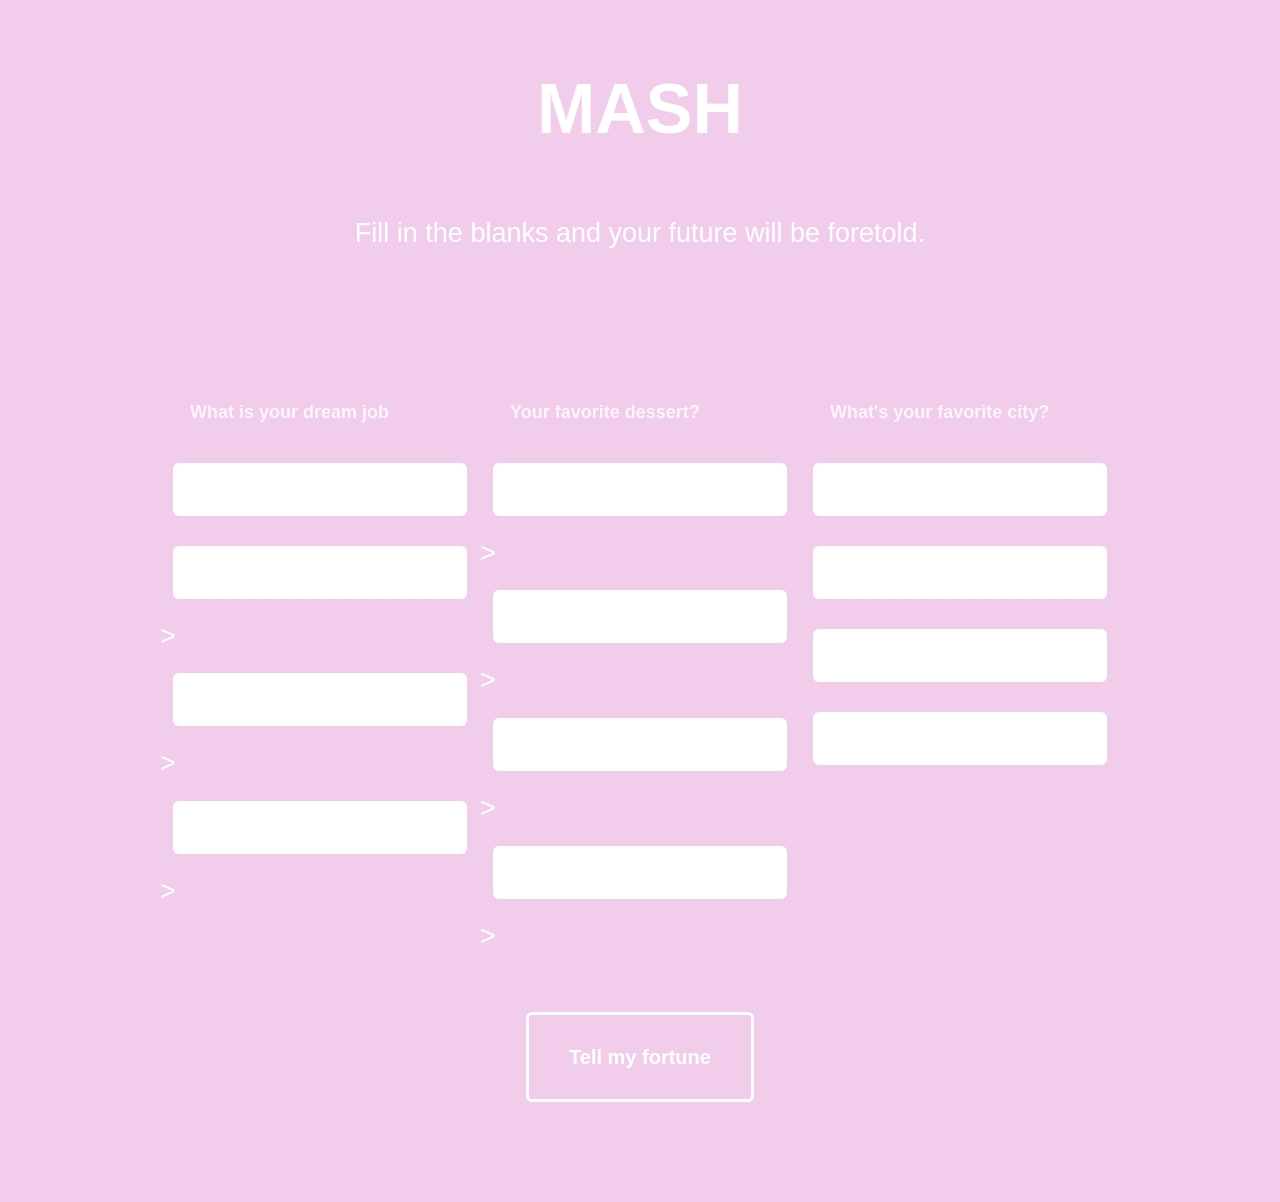
==== index.html @ b31d8c2b "undated file name" ====
<!DOCTYPE html>
<html>

  <!-- HEAD SECTION STARTS -->
  <head>
    <meta charset="utf-8">
    <meta name="viewport" content="width=device-width, initial-scale=1, minimum-scale=0.5, maximum-scale=0.5, minimal-ui">
    <title>MASH</title>
    <link href="css/normalize.css" rel="stylesheet">
    <link href="css/style.css" rel="stylesheet">
  </head>
  <!-- HEAD SECTION ENDS -->

  <!-- BODY SECTION STARTS -->
  <body>
    <h1>MASH</h1>
    <p class="description">Fill in the blanks and your future will be foretold.</p>
    <form action="" method="post" id="mash">
      <div id="answers" class="hide">
        <p>You have retired from being a(n) <span id="answer_1"></span> while living in<span id="answer_3"></span> as you enjoy all the <span id="answer_2"></span> in the <span id="home"></span>.
      </div>
      <div class="bucket">
        <div class="choice-bucket">
          <h4 class="highlight">What is your dream job</h4>
          <input name="answer_1[]" type="text">
          <input name="answer_1[]" type="text">>
          <input name="answer_1[]" type="text">>
          <input name="answer_1[]" type="text">>
        </div>
        <div class="choice-bucket">
          <h4 class="highlight">Your favorite dessert?</h4>
          <input name="answer_2[]" type="text">>
          <input name="answer_2[]" type="text">>
          <input name="answer_2[]" type="text">>
          <input name="answer_2[]" type="text">>
        </div>
        <div class="choice-bucket">
          <h4 class="highlight">What's your favorite city?</h4>
          <input name="answer_3[]"u>
          <input name="answer_3[]">
          <input name="answer_3[]">
          <input name="answer_3[]">
        </div>
      </div>
      <button type="submit" class="button-submit">Tell my fortune</button>
    </form>  
    <script src="script.js"></script>
  </body>
  <!-- BODY SECTION ENDS -->
  <!-- 2021 New Course -->

</html>
---- css/style.css ----
/* Body styling */
body {
  background: #F1CCEB;
  color: #fff;
  font-family: Helvetica, Arial;
  font-size: 27px;
  font-weight: 300;
  line-height: 1.65em;
  margin: 0 auto;
  max-width: 960px;
  padding: 40px 10px;  
}


/* Heading Styles */
h1 {
  font-size: 70px;
  color: #fff;
  text-align: center;
}


/* Game Directions */
.description {
  text-align: center;
  margin: 80px auto 40px;
}


/* Submit Button, Columns, Questions, and Inputs */
.button-submit {
  background: transparent;
  border: 3px solid #fff;
  border-radius: 6px;
  color: #fff;
  cursor: pointer; 
  display: block;
  font-size: 20px;
  font-weight: bold;  
  margin: 0 auto 60px;
  padding: 1em 2em; 
  text-align: center; 
}

.bucket {
  display: inline-block;
  margin-bottom: 40px;
  width: 100%;
}

.choice-bucket {
  display: inline-block;
  float: left;
  margin: 0;
  padding: 0;
  width: 33.333333%;
}

.choice-bucket label {
  font-size: 12px;
  line-height: 13px;
  margin: 15px 4%;
}

.choice-bucket input {
  border: 0;
  border-radius: 6px;
  color: #F1D9CC;
  font-size: 18px;
  margin: 15px 4%;
  outline: 0;
  padding: 16px 0;
  text-indent: 20px;
  width: 92%;  
}

.choice-bucket label ~ input {
  margin-top: 0;
}

.highlight {
  font-size: 18px;
  line-height: 24px;
  margin-left: 30px;
  opacity: .8;
}



/* Answer Div */
#answers {
  margin: 60px 0;
  background: #fff;
  border-radius: 6px;
  color: #713e94;
  transition: 1s linear;
}

#answers p {
  max-width: 760px;
  margin: auto;
  padding: 20px 0;
}

#answers p span {
  font-weight: bold;
}


.hide {
  opacity: 0;
  height: 0;
}

.show {
  opacity: 1;
  height: 100%;
}
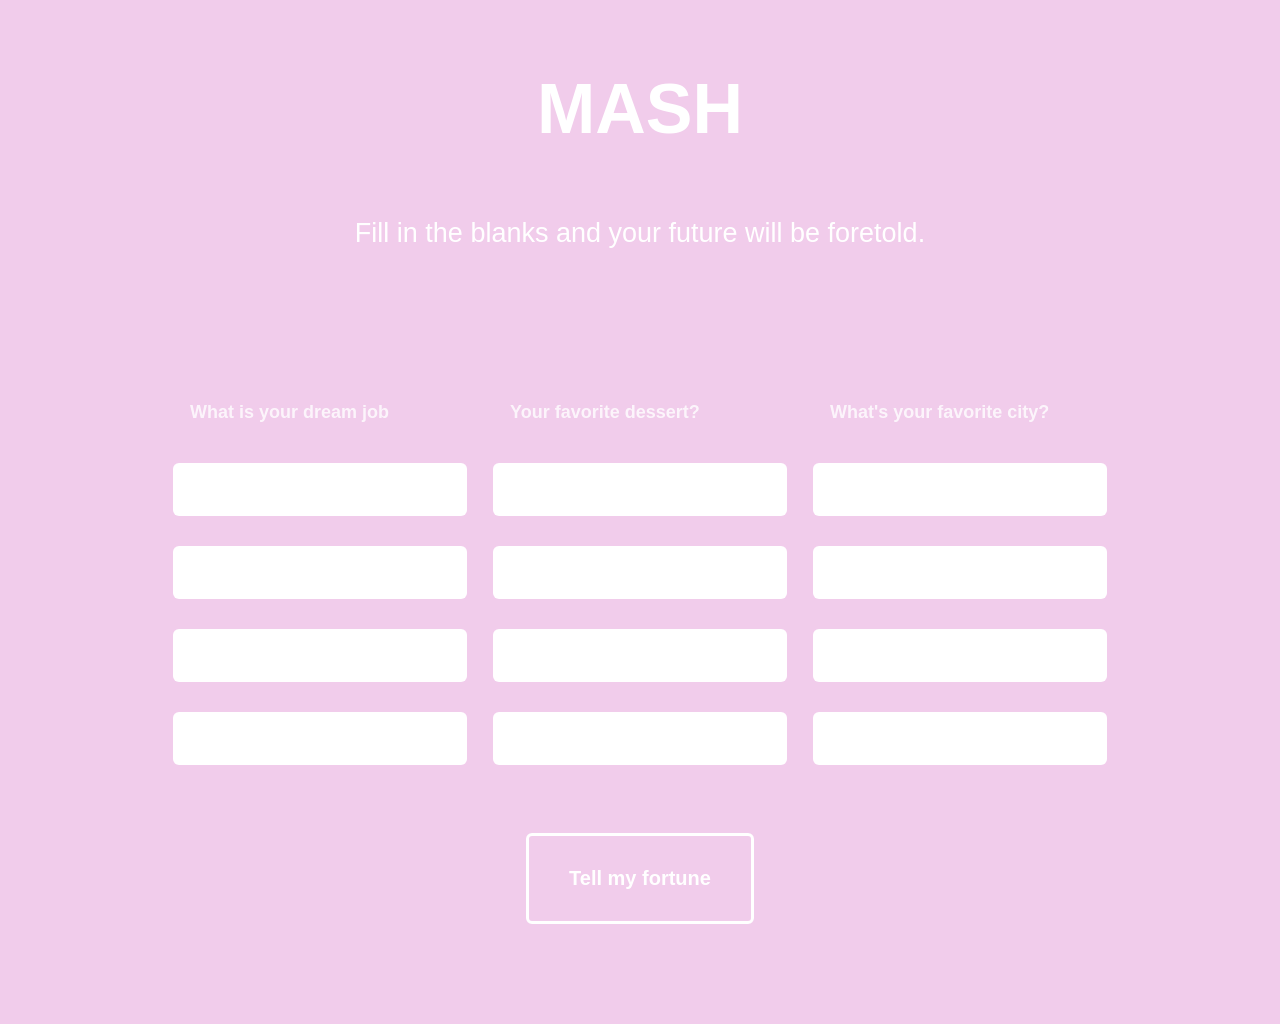
==== commit e4bb2e35: "corrected input" ====
--- a/index.html
+++ b/index.html
@@ -23,28 +23,28 @@
         <div class="choice-bucket">
           <h4 class="highlight">What is your dream job</h4>
           <input name="answer_1[]" type="text">
-          <input name="answer_1[]" type="text">>
-          <input name="answer_1[]" type="text">>
-          <input name="answer_1[]" type="text">>
+          <input name="answer_1[]" type="text">
+          <input name="answer_1[]" type="text">
+          <input name="answer_1[]" type="text">
         </div>
         <div class="choice-bucket">
           <h4 class="highlight">Your favorite dessert?</h4>
-          <input name="answer_2[]" type="text">>
-          <input name="answer_2[]" type="text">>
-          <input name="answer_2[]" type="text">>
-          <input name="answer_2[]" type="text">>
+          <input name="answer_2[]" type="text">
+          <input name="answer_2[]" type="text">
+          <input name="answer_2[]" type="text">
+          <input name="answer_2[]" type="text">
         </div>
         <div class="choice-bucket">
           <h4 class="highlight">What's your favorite city?</h4>
-          <input name="answer_3[]"u>
-          <input name="answer_3[]">
-          <input name="answer_3[]">
-          <input name="answer_3[]">
+          <input name="answer_3[]" type="text">
+          <input name="answer_3[]" type="text">
+          <input name="answer_3[]" type="text">
+          <input name="answer_3[]" type="text">
         </div>
       </div>
       <button type="submit" class="button-submit">Tell my fortune</button>
     </form>  
-    <script src="script.js"></script>
+    <script src="scripts/script.js"></script>
   </body>
   <!-- BODY SECTION ENDS -->
   <!-- 2021 New Course -->
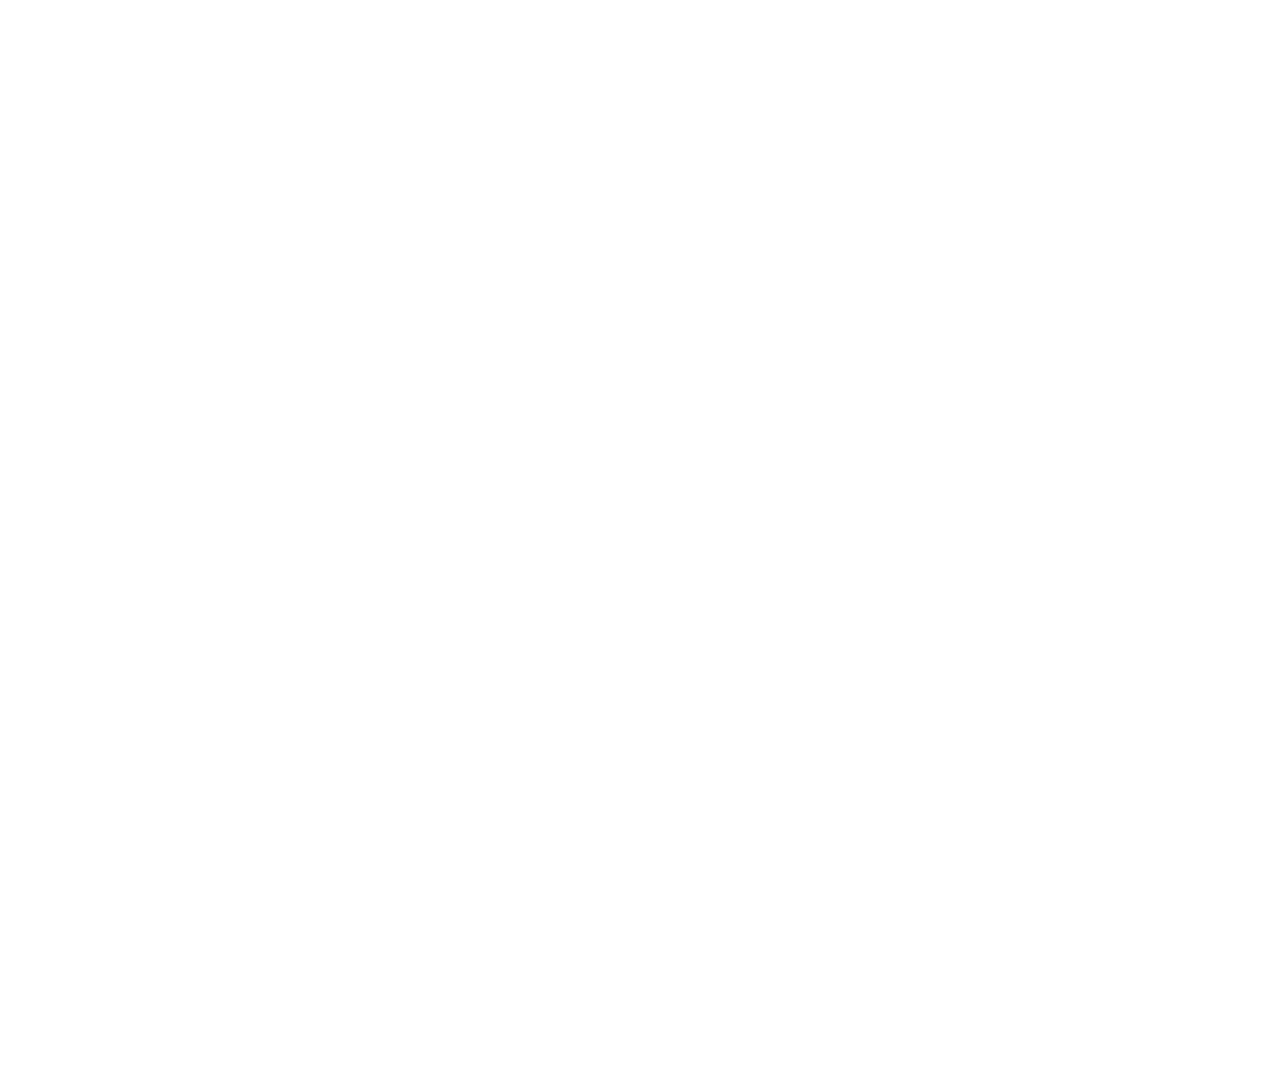
==== commit f5bae2b8: "added Label to inputs and updated size and color on css" ====
--- a/index.html
+++ b/index.html
@@ -17,29 +17,53 @@
     <p class="description">Fill in the blanks and your future will be foretold.</p>
     <form action="" method="post" id="mash">
       <div id="answers" class="hide">
-        <p>You have retired from being a(n) <span id="answer_1"></span> while living in<span id="answer_3"></span> as you enjoy all the <span id="answer_2"></span> in the <span id="home"></span>.
+        <p>You have retired from being a(n) <span id="answer_1"></span> while living in <span id="answer_3"></span> as you enjoy all the <span id="answer_2"></span> in the <span id="home"></span>.
       </div>
       <div class="bucket">
         <div class="choice-bucket">
-          <h4 class="highlight">What is your dream job</h4>
-          <input name="answer_1[]" type="text">
-          <input name="answer_1[]" type="text">
-          <input name="answer_1[]" type="text">
-          <input name="answer_1[]" type="text">
+          <h4 class="highlight">What is your dream job?</h4>
+          <label>Option 1 (Dream Job):
+            <input name="answer_1[]" type="text">
+          </label>
+          <label>Option 2 (Dream Job):
+            <input name="answer_1[]" type="text">
+          </label>
+          <label>Option 3 (Dream Job): 
+            <input name="answer_1[]" type="text">
+          </label>
+          <label>Option 4 (Dream Job):
+            <input name="answer_1[]" type="text">
+          </label>
         </div>
         <div class="choice-bucket">
           <h4 class="highlight">Your favorite dessert?</h4>
-          <input name="answer_2[]" type="text">
-          <input name="answer_2[]" type="text">
-          <input name="answer_2[]" type="text">
-          <input name="answer_2[]" type="text">
+          <label>Option 1 (Favorite Dessert):
+            <input name="answer_2[]" type="text">
+          </label>
+          <label>Option 2 (Favorite Dessert):
+            <input name="answer_2[]" type="text">
+          </label>
+          <label>Option 3 (Favorite Dessert):
+            <input name="answer_2[]" type="text">
+          </label>
+          <label>Option 4 (Favorite Dessert):
+            <input name="answer_2[]" type="text">
+          </label>
         </div>
         <div class="choice-bucket">
           <h4 class="highlight">What's your favorite city?</h4>
-          <input name="answer_3[]" type="text">
-          <input name="answer_3[]" type="text">
-          <input name="answer_3[]" type="text">
-          <input name="answer_3[]" type="text">
+          <label>Option 1 (Favorite City):
+            <input name="answer_3[]" type="text">
+          </label>
+          <label>Option 2 (Favorite City):
+            <input name="answer_3[]" type="text">
+          </label>
+          <label>Option 3 (Favorite City):
+            <input name="answer_3[]" type="text">
+          </label>
+          <label>Option 4 (Favorite City):
+            <input name="answer_3[]" type="text">
+          </label>
         </div>
       </div>
       <button type="submit" class="button-submit">Tell my fortune</button>
--- a/css/style.css
+++ b/css/style.css
@@ -1,6 +1,6 @@
 /* Body styling */
 body {
-  background: #F1CCEB;
+  background: #maroon;
   color: #fff;
   font-family: Helvetica, Arial;
   font-size: 27px;
@@ -59,15 +59,15 @@
 .choice-bucket label {
   font-size: 12px;
   line-height: 13px;
-  margin: 15px 4%;
+  margin: 0 4%;
 }
 
 .choice-bucket input {
   border: 0;
   border-radius: 6px;
-  color: #F1D9CC;
+  color: #black;
   font-size: 18px;
-  margin: 15px 4%;
+  margin: 0 4%;
   outline: 0;
   padding: 16px 0;
   text-indent: 20px;
